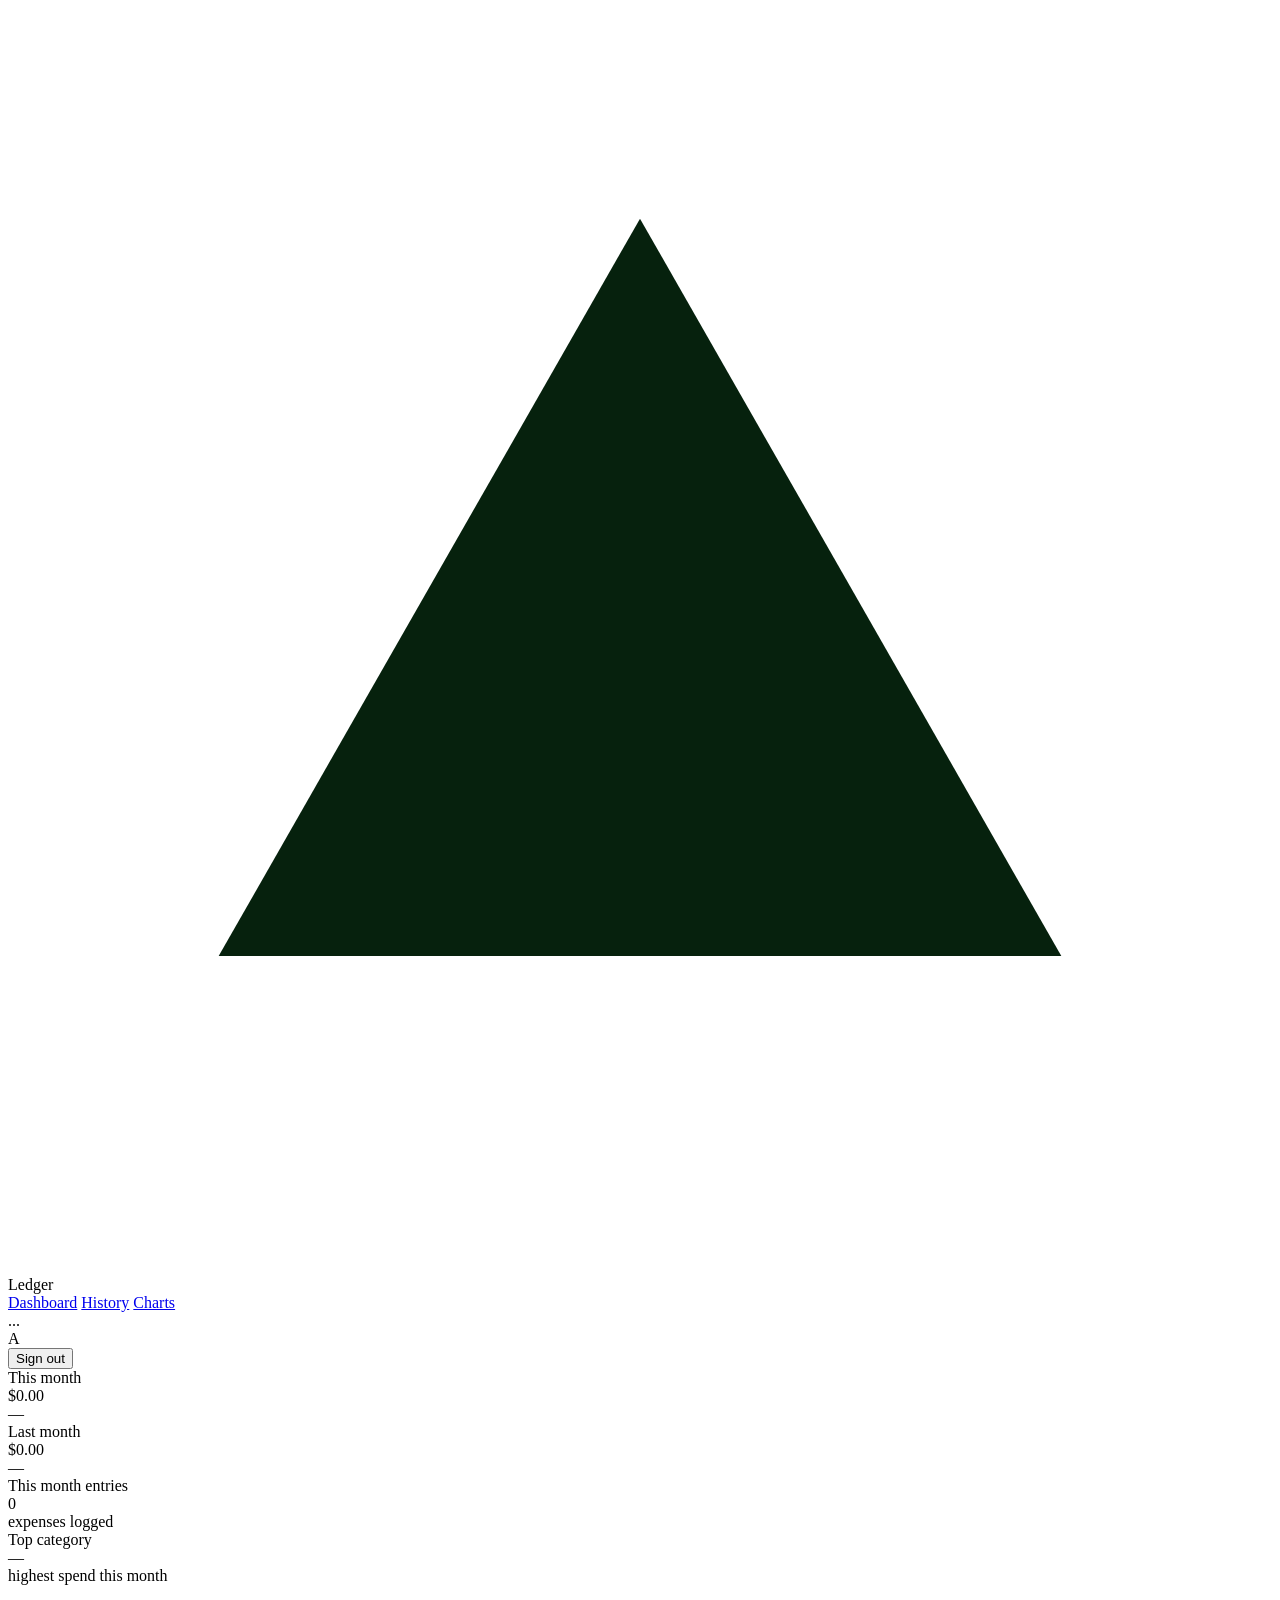
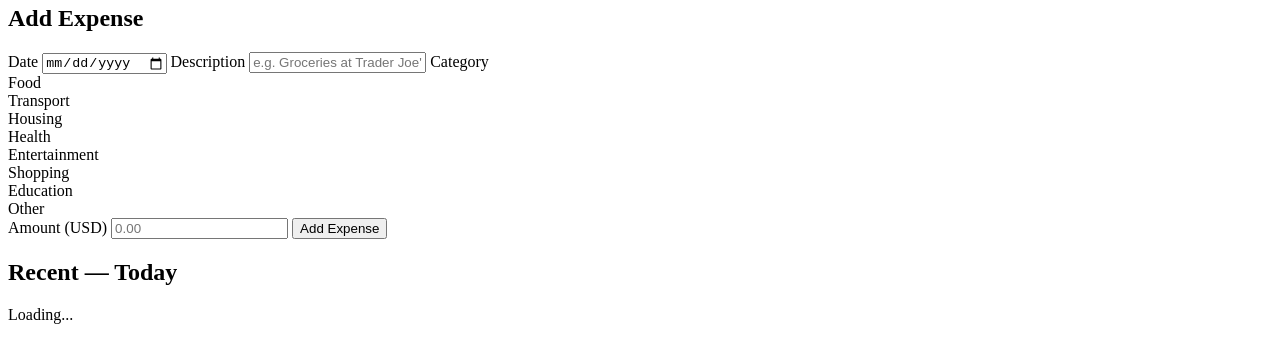
==== Front_end/index.html @ 5f891122 "made the .env file" ====
<!DOCTYPE html>
<html lang="en">
<head>
<meta charset="UTF-8">
<meta name="viewport" content="width=device-width, initial-scale=1.0">
<title>Ledger — Dashboard</title>
<link rel="stylesheet" href="css/style.css">
</head>
<body>

<nav class="navbar">
  <div class="nav-left">
    <div class="brand">
      <div class="brand-mark"><svg viewBox="0 0 24 24" fill="none"><path d="M12 4 L20 18 H4 Z" fill="#06210d"/></svg></div>
      Ledger
    </div>
    <div class="nav-links">
      <a href="index.html" class="nav-link active">Dashboard</a>
      <a href="history.html" class="nav-link">History</a>
      <a href="charts.html" class="nav-link">Charts</a>
    </div>
  </div>
  <div class="nav-right">
    <span class="user-name">...</span>
    <div class="user-avatar">A</div>
    <button class="btn-signout" id="signOutBtn">Sign out</button>
  </div>
</nav>

<div class="page">

  <div class="stat-grid">
    <div class="card">
      <div class="stat-label">This month</div>
      <div class="stat-value" id="statThisMonth">$0.00</div>
      <div class="stat-sub" id="statVsLastMonth">—</div>
    </div>
    <div class="card">
      <div class="stat-label">Last month</div>
      <div class="stat-value" id="statLastMonth">$0.00</div>
      <div class="stat-sub" id="statLastMonthLabel">—</div>
    </div>
    <div class="card">
      <div class="stat-label">This month entries</div>
      <div class="stat-value" id="statEntryCount">0</div>
      <div class="stat-sub">expenses logged</div>
    </div>
    <div class="card">
      <div class="stat-label">Top category</div>
      <div class="stat-value" id="statTopCategory">—</div>
      <div class="stat-sub">highest spend this month</div>
    </div>
  </div>

  <div class="dash-grid">
    <div class="card">
      <h2 class="form-title">Add Expense</h2>
      <form id="expenseForm">
        <label class="field-label" for="expDate">Date</label>
        <input class="field" type="date" id="expDate" required>

        <label class="field-label" for="expDesc">Description</label>
        <input class="field" type="text" id="expDesc" placeholder="e.g. Groceries at Trader Joe's" required>

        <label class="field-label">Category</label>
        <div class="category-grid" id="categoryGrid">
          <div class="category-pill selected" data-category="Food">Food</div>
          <div class="category-pill" data-category="Transport">Transport</div>
          <div class="category-pill" data-category="Housing">Housing</div>
          <div class="category-pill" data-category="Health">Health</div>
          <div class="category-pill" data-category="Entertainment">Entertainment</div>
          <div class="category-pill" data-category="Shopping">Shopping</div>
          <div class="category-pill" data-category="Education">Education</div>
          <div class="category-pill" data-category="Other">Other</div>
        </div>

        <label class="field-label" for="expAmount">Amount (USD)</label>
        <input class="field" type="number" id="expAmount" step="0.01" min="0" placeholder="0.00" required>

        <button type="submit" class="btn-primary" id="addExpenseBtn">Add Expense</button>
        <p class="error-text" id="formError" style="display:none"></p>
      </form>
    </div>

    <div class="card">
      <h2 class="list-title">Recent — Today</h2>
      <div id="recentList">
        <p class="loading-text">Loading...</p>
      </div>
    </div>
  </div>

</div>

<script src="js/auth.js"></script>
<script src="js/api.js"></script>
<script src="js/dashboard.js"></script>
</body>
</html>
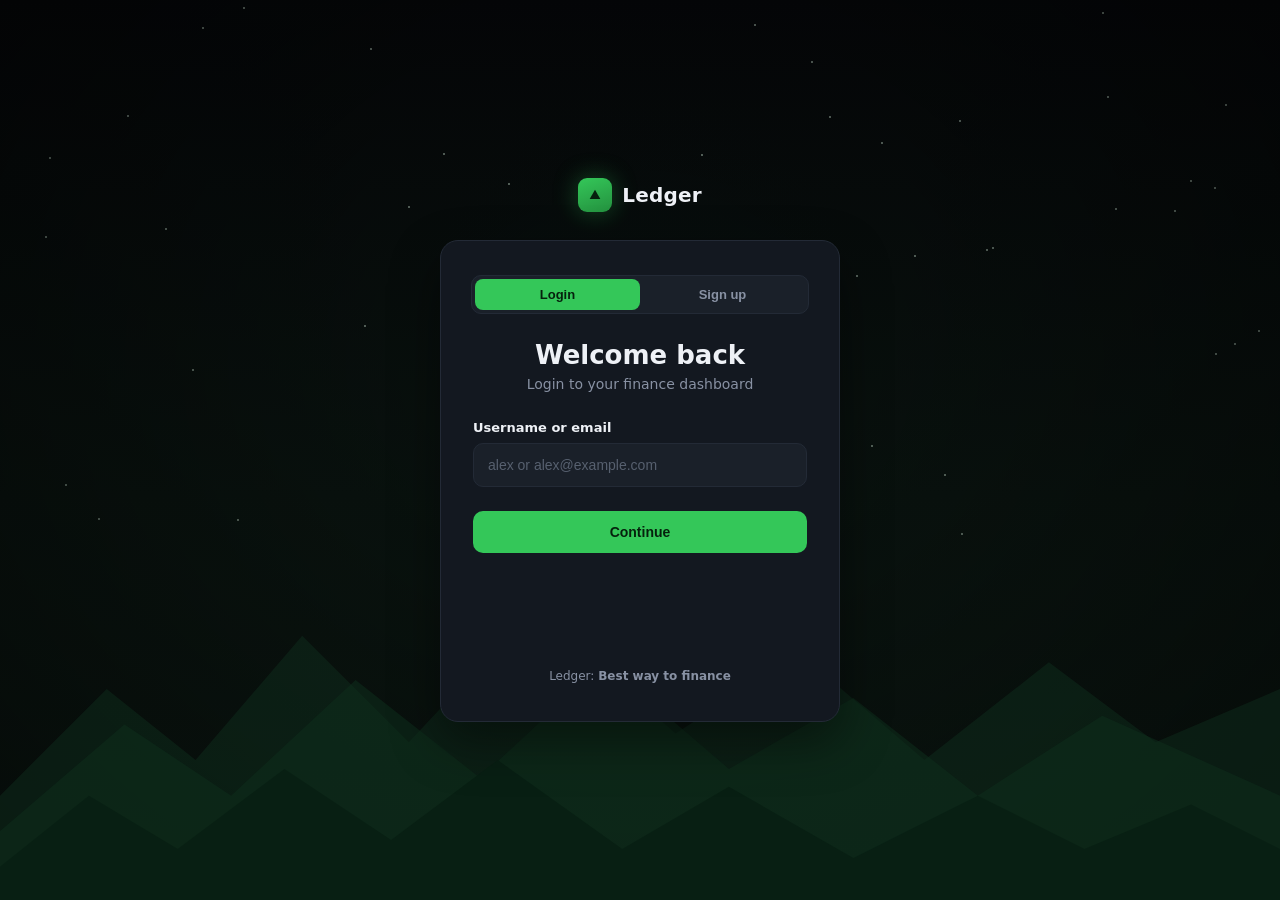
==== commit f77efed3: "almost completed frontend before backend" ====
--- a/Front_end/index.html
+++ b/Front_end/index.html
@@ -56,8 +56,8 @@
     <div class="card">
       <h2 class="form-title">Add Expense</h2>
       <form id="expenseForm">
-        <label class="field-label" for="expDate">Date</label>
-        <input class="field" type="date" id="expDate" required>
+        <label class="field-label">Date</label>
+        <div id="expDateHost"></div>
 
         <label class="field-label" for="expDesc">Description</label>
         <input class="field" type="text" id="expDesc" placeholder="e.g. Groceries at Trader Joe's" required>
@@ -94,6 +94,7 @@
 
 <script src="js/auth.js"></script>
 <script src="js/api.js"></script>
+<script src="js/datepicker.js?v=2"></script>
 <script src="js/dashboard.js"></script>
 </body>
 </html>
--- a/Front_end/css/style.css
+++ b/Front_end/css/style.css
@@ -0,0 +1,484 @@
+:root{
+  --bg: #0a0e14;
+  --card: #131820;
+  --card-border: #232a36;
+  --text: #eef1f6;
+  --muted: #8891a3;
+  --green: #34c759;
+  --green-dark: #24913f;
+  --danger: #ff5c5c;
+  --input-bg: #1a2029;
+  --input-bg-2: #171d27;
+}
+
+*{ box-sizing: border-box; }
+
+html, body{
+  margin: 0;
+  min-height: 100vh;
+  background: var(--bg);
+  color: var(--text);
+  font-family: 'Segoe UI', system-ui, -apple-system, sans-serif;
+}
+
+a{ color: inherit; text-decoration: none; }
+
+/* ---------------- NAVBAR ---------------- */
+.navbar{
+  display: flex;
+  align-items: center;
+  justify-content: space-between;
+  padding: 14px 28px;
+  border-bottom: 1px solid var(--card-border);
+  background: #0c1119;
+}
+.nav-left{ display: flex; align-items: center; gap: 30px; }
+.brand{ display: flex; align-items: center; gap: 8px; font-weight: 700; font-size: 16px; }
+.brand-mark{
+  width: 26px; height: 26px; border-radius: 7px;
+  background: linear-gradient(160deg, var(--green), var(--green-dark));
+  display: flex; align-items: center; justify-content: center;
+}
+.brand-mark svg{ width: 12px; height: 12px; }
+
+.nav-links{ display: flex; gap: 4px; }
+.nav-link{
+  padding: 7px 14px;
+  border-radius: 8px;
+  font-size: 14px;
+  color: var(--muted);
+  border: 1px solid transparent;
+  transition: color .15s ease, border-color .15s ease;
+}
+.nav-link:hover{ color: var(--text); }
+.nav-link.active{
+  color: var(--text);
+  border-color: var(--card-border);
+}
+
+.nav-right{ display: flex; align-items: center; gap: 12px; }
+.user-name{ font-size: 14px; color: var(--muted); }
+.user-avatar{
+  width: 28px; height: 28px; border-radius: 50%;
+  background: rgba(52,199,89,0.18);
+  color: var(--green);
+  display: flex; align-items: center; justify-content: center;
+  font-size: 13px; font-weight: 700;
+}
+.btn-signout{
+  padding: 7px 14px;
+  border-radius: 8px;
+  border: 1px solid var(--card-border);
+  background: var(--input-bg);
+  color: var(--text);
+  font-size: 13px;
+  cursor: pointer;
+}
+.btn-signout:hover{ border-color: #3a4354; }
+
+/* ---------------- LAYOUT ---------------- */
+.page{ max-width: 1300px; margin: 0 auto; padding: 24px 28px 60px; }
+
+.card{
+  background: var(--card);
+  border: 1px solid var(--card-border);
+  border-radius: 14px;
+  padding: 20px;
+}
+
+/* ---------------- DASHBOARD STAT CARDS ---------------- */
+.stat-grid{
+  display: grid;
+  grid-template-columns: repeat(4, 1fr);
+  gap: 16px;
+  margin-bottom: 20px;
+}
+.stat-label{ font-size: 11px; letter-spacing: 0.6px; color: var(--muted); text-transform: uppercase; margin-bottom: 10px; }
+.stat-value{ font-size: 26px; font-weight: 700; font-family: 'Courier New', monospace; }
+.stat-sub{ font-size: 12px; color: var(--muted); margin-top: 6px; }
+.stat-sub.up{ color: var(--green); }
+
+/* ---------------- DASHBOARD BODY GRID ---------------- */
+.dash-grid{
+  display: grid;
+  grid-template-columns: 340px 1fr;
+  gap: 16px;
+  align-items: start;
+}
+
+.form-title{ font-size: 16px; font-weight: 700; margin: 0 0 18px; }
+.field-label{
+  display: block; font-size: 11px; letter-spacing: 0.5px; color: var(--muted);
+  text-transform: uppercase; margin-bottom: 8px; margin-top: 16px;
+}
+.field-label:first-of-type{ margin-top: 0; }
+
+input.field, select.field{
+  width: 100%;
+  background: var(--input-bg);
+  border: 1px solid var(--card-border);
+  color: var(--text);
+  font-size: 14px;
+  padding: 11px 12px;
+  border-radius: 9px;
+  outline: none;
+  font-family: inherit;
+}
+
+input.field::-webkit-outer-spin-button,
+input.field::-webkit-inner-spin-button{
+  -webkit-appearance: none;
+  margin: 0;
+}
+input.field[type="number"]{
+  -moz-appearance: textfield;
+  appearance:textfield;
+}
+input.field:focus, select.field:focus{
+  border-color: var(--green);
+  box-shadow: 0 0 0 3px rgba(52,199,89,0.15);
+}
+input[type="date"].field, input[type="datetime-local"].field{
+  color-scheme: dark;
+  cursor: pointer;
+}
+
+.category-grid{
+  display: grid;
+  grid-template-columns: repeat(4, 1fr);
+  gap: 8px;
+}
+.category-pill{
+  padding: 9px 4px;
+  text-align: center;
+  font-size: 12.5px;
+  border-radius: 8px;
+  border: 1px solid var(--card-border);
+  background: var(--input-bg);
+  color: var(--muted);
+  cursor: pointer;
+  transition: all .15s ease;
+}
+.category-pill:hover{ border-color: #3a4354; color: var(--text); }
+.category-pill.selected{
+  border-color: var(--green);
+  color: var(--green);
+  background: rgba(52,199,89,0.08);
+}
+
+.btn-primary{
+  width: 100%;
+  margin-top: 20px;
+  padding: 12px 0;
+  border-radius: 9px;
+  border: none;
+  background: var(--green);
+  color: #06210d;
+  font-weight: 700;
+  font-size: 14px;
+  cursor: pointer;
+}
+.btn-primary:hover{ filter: brightness(1.08); }
+.btn-primary:disabled{ opacity: 0.6; cursor: not-allowed; }
+
+/* ---------------- RECENT / HISTORY LIST ---------------- */
+.list-title{ font-size: 16px; font-weight: 700; padding: 4px 4px 16px; }
+.expense-row{
+  display: flex;
+  align-items: center;
+  gap: 14px;
+  padding: 14px 4px;
+  border-top: 1px solid var(--card-border);
+}
+.expense-row:first-of-type{ border-top: none; }
+.expense-icon{
+  width: 34px; height: 34px; border-radius: 9px;
+  display: flex; align-items: center; justify-content: center;
+  font-weight: 700; font-size: 13px;
+  flex-shrink: 0;
+}
+.expense-main{ flex: 1; min-width: 0; }
+.expense-desc{ font-size: 14px; font-weight: 600; }
+.expense-meta{ font-size: 12.5px; color: var(--muted); margin-top: 2px; }
+.expense-amount{ font-family: 'Courier New', monospace; font-weight: 700; font-size: 15px; }
+
+.empty-state{ text-align: center; color: var(--muted); font-size: 13px; padding: 30px 10px; }
+
+/* ---------------- BADGES ---------------- */
+.badge{
+  display: inline-block;
+  padding: 2px 9px;
+  border-radius: 20px;
+  font-size: 11.5px;
+  font-weight: 600;
+  border: 1px solid currentColor;
+}
+.badge-food{ color: #52d16a; }
+.badge-housing{ color: #d9a441; }
+.badge-transport{ color: #4aa8ea; }
+.badge-health{ color: #ef5f6c; }
+.badge-entertainment{ color: #b587f0; }
+.badge-shopping{ color: #e08a3d; }
+.badge-education{ color: #4bcf8a; }
+.badge-other{ color: #9aa3b2; }
+
+/* ---------------- HISTORY TOOLBAR ---------------- */
+.history-toolbar{
+  display: flex;
+  align-items: center;
+  gap: 10px;
+  margin-bottom: 18px;
+  flex-wrap: wrap;
+}
+.history-toolbar h2{ font-size: 18px; margin: 0; margin-right: auto; }
+.search-input{
+  width: 220px;
+  background: var(--input-bg);
+  border: 1px solid var(--card-border);
+  color: var(--text);
+  font-size: 13px;
+  padding: 9px 12px;
+  border-radius: 9px;
+  outline: none;
+}
+.search-input:focus{ border-color: var(--green); }
+select.dropdown{
+  background: var(--input-bg);
+  border: 1px solid var(--card-border);
+  color: var(--text);
+  font-size: 13px;
+  padding: 9px 10px;
+  border-radius: 9px;
+  outline: none;
+  cursor: pointer;
+}
+
+.custom-range{
+  display: flex;
+  align-items: center;
+  gap: 6px;
+  background: var(--input-bg);
+  border: 1px solid var(--card-border);
+  border-radius: 9px;
+  padding: 4px 8px;
+}
+.custom-range .dp-wrap{ width: 118px; }
+.custom-range .dp-trigger{
+  background: transparent;
+  border: none;
+  padding: 6px 4px;
+  font-size: 12.5px;
+}
+
+table.history-table{ width: 100%; border-collapse: collapse; }
+table.history-table th{
+  text-align: left;
+  font-size: 11px;
+  letter-spacing: 0.5px;
+  text-transform: uppercase;
+  color: var(--muted);
+  padding: 10px 8px;
+  border-bottom: 1px solid var(--card-border);
+}
+table.history-table td{
+  padding: 14px 8px;
+  border-bottom: 1px solid var(--card-border);
+  font-size: 13.5px;
+}
+table.history-table td.amount{ text-align: right; font-family: 'Courier New', monospace; font-weight: 700; }
+table.history-table td.date-col{ color: var(--muted); font-family: 'Courier New', monospace; white-space: nowrap; }
+.delete-link{
+  color: var(--danger);
+  background: none;
+  border: none;
+  font-size: 12.5px;
+  cursor: pointer;
+  float: right;
+}
+.delete-link:hover{ text-decoration: underline; }
+
+/* ---------------- CHARTS PAGE ---------------- */
+.range-filters{
+  display: flex;
+  gap: 8px;
+  margin-bottom: 20px;
+}
+.range-btn{
+  padding: 8px 16px;
+  border-radius: 8px;
+  border: 1px solid var(--card-border);
+  background: var(--input-bg);
+  color: var(--muted);
+  font-size: 13px;
+  cursor: pointer;
+  transition: all .15s ease;
+}
+.range-btn:hover{ color: var(--text); }
+.range-btn.active{
+  background: var(--green);
+  border-color: var(--green);
+  color: #06210d;
+  font-weight: 700;
+}
+
+.chart-grid{
+  display: grid;
+  grid-template-columns: 1.3fr 1fr;
+  gap: 16px;
+  margin-bottom: 16px;
+}
+.chart-title{ font-size: 15px; font-weight: 700; margin: 0 0 16px; }
+.chart-box{ position: relative; height: 260px; }
+.chart-box.tall{ height: 300px; }
+
+.legend-list{ margin-top: 14px; }
+.legend-row{
+  display: flex; align-items: center; gap: 8px;
+  padding: 7px 0; font-size: 13px;
+  border-top: 1px solid var(--card-border);
+}
+.legend-row:first-child{ border-top: none; }
+.legend-dot{ width: 9px; height: 9px; border-radius: 50%; flex-shrink: 0; }
+.legend-name{ flex: 1; color: var(--muted); }
+.legend-amount{ font-family: 'Courier New', monospace; font-weight: 700; }
+
+.loading-text, .error-text{
+  text-align: center;
+  color: var(--muted);
+  font-size: 13px;
+  padding: 20px;
+}
+.error-text{ color: var(--danger); }
+
+/* ---------------- CUSTOM DATE PICKER ---------------- */
+.dp-wrap{ position: relative; }
+.dp-trigger{
+  width: 100%;
+  display: flex;
+  align-items: center;
+  justify-content: space-between;
+  gap: 8px;
+  background: var(--input-bg);
+  border: 1px solid var(--card-border);
+  color: var(--text);
+  font-size: 13.5px;
+  padding: 11px 12px;
+  border-radius: 9px;
+  cursor: pointer;
+  font-family: inherit;
+}
+.dp-trigger:hover{ border-color: #3a4354; }
+.dp-cal-icon{ width: 15px; height: 15px; color: var(--muted); flex-shrink: 0; }
+
+.dp-panel{
+  position: absolute;
+  top: calc(100% + 6px);
+  left: 0;
+  z-index: 50;
+  width: 260px;
+  background: #171d27;
+  border: 1px solid var(--card-border);
+  border-radius: 12px;
+  padding: 12px;
+  box-shadow: 0 16px 40px rgba(0,0,0,0.5);
+}
+.dp-header{
+  display: flex;
+  align-items: center;
+  justify-content: space-between;
+  margin-bottom: 10px;
+}
+.dp-nav{
+  background: var(--input-bg);
+  border: 1px solid var(--card-border);
+  color: var(--muted);
+  width: 26px; height: 26px;
+  border-radius: 7px;
+  font-size: 9px;
+  cursor: pointer;
+  display: flex; align-items: center; justify-content: center;
+}
+.dp-nav:hover{ color: var(--text); border-color: #3a4354; }
+.dp-label{
+  background: none;
+  border: none;
+  color: var(--text);
+  font-size: 13.5px;
+  font-weight: 700;
+  cursor: pointer;
+  padding: 4px 8px;
+  border-radius: 7px;
+}
+.dp-label:hover{ background: var(--input-bg); }
+
+.dp-weekdays{
+  display: grid;
+  grid-template-columns: repeat(7, 1fr);
+  margin-bottom: 4px;
+}
+.dp-weekdays span{
+  text-align: center;
+  font-size: 10.5px;
+  color: var(--muted);
+  padding: 4px 0;
+}
+.dp-days-grid{
+  display: grid;
+  grid-template-columns: repeat(7, 1fr);
+  gap: 2px;
+}
+.dp-months-grid{
+  display: grid;
+  grid-template-columns: repeat(3, 1fr);
+  gap: 6px;
+}
+.dp-years-grid{
+  display: grid;
+  grid-template-columns: repeat(5, 1fr);
+  gap: 4px;
+}
+.dp-cell{
+  background: none;
+  border: none;
+  color: var(--text);
+  font-size: 12.5px;
+  padding: 7px 0;
+  border-radius: 7px;
+  cursor: pointer;
+  text-align: center;
+}
+.dp-cell:hover{ background: var(--input-bg); }
+.dp-cell.dp-blank{ cursor: default; }
+.dp-cell.dp-blank:hover{ background: none; }
+.dp-cell.selected{
+  background: var(--green);
+  color: #06210d;
+  font-weight: 700;
+}
+.dp-cell.is-today{ border: 1px solid var(--green); color: var(--green); }
+.dp-months-grid .dp-cell, .dp-years-grid .dp-cell{ padding: 9px 0; }
+
+.dp-footer{
+  display: flex;
+  justify-content: space-between;
+  margin-top: 10px;
+  padding-top: 10px;
+  border-top: 1px solid var(--card-border);
+}
+.dp-footer button{
+  background: none;
+  border: none;
+  font-size: 12px;
+  cursor: pointer;
+  padding: 4px 6px;
+}
+.dp-clear{ color: var(--muted); }
+.dp-clear:hover{ color: var(--danger); }
+.dp-today{ color: var(--green); font-weight: 600; }
+
+@media (max-width: 900px){
+  .stat-grid{ grid-template-columns: repeat(2, 1fr); }
+  .dash-grid{ grid-template-columns: 1fr; }
+  .chart-grid{ grid-template-columns: 1fr; }
+  .nav-links{ display: none; }
+}
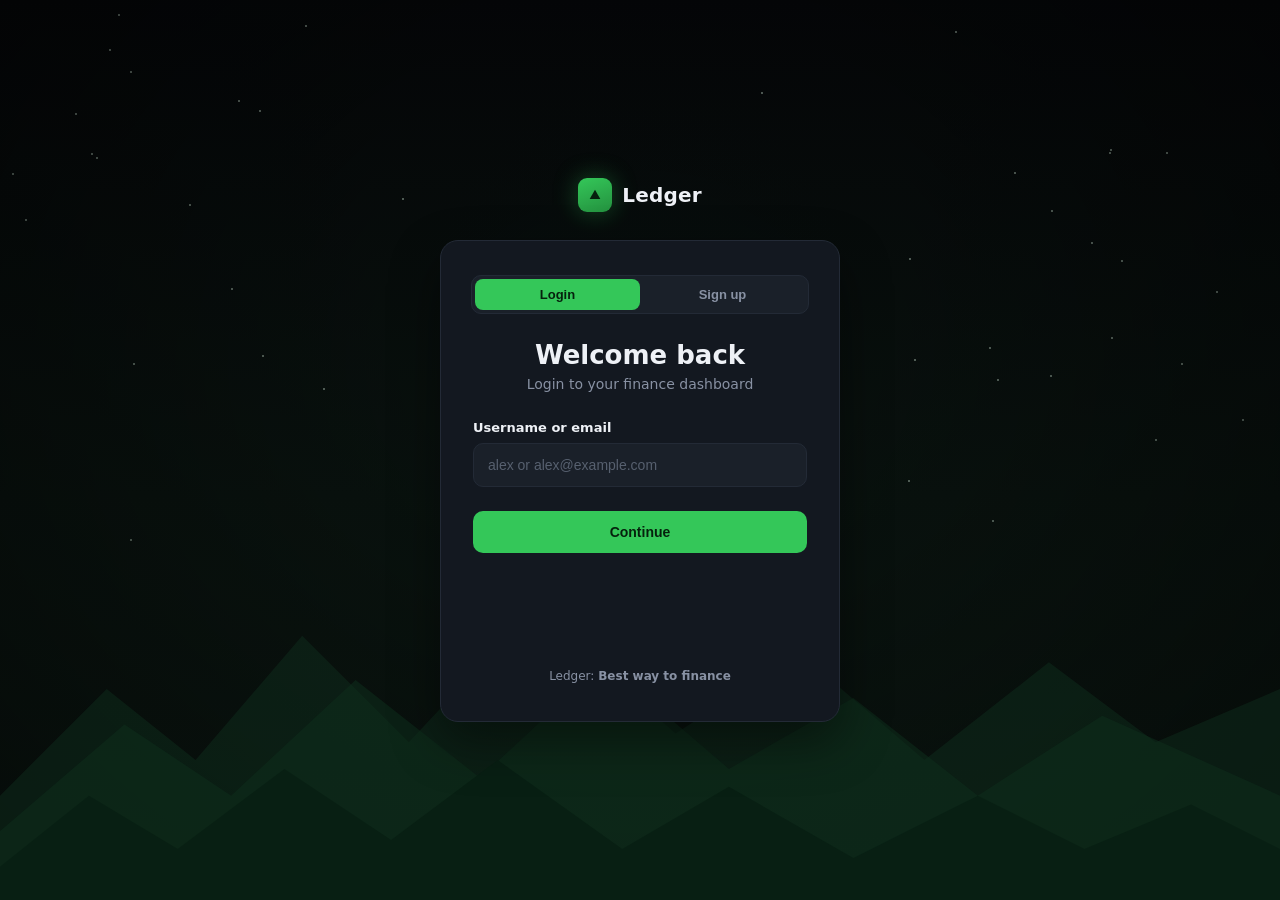
==== commit 9014fd7a: "completed history" ====
--- a/Front_end/index.html
+++ b/Front_end/index.html
@@ -36,7 +36,7 @@
       <div class="stat-sub" id="statVsLastMonth">—</div>
     </div>
     <div class="card">
-      <div class="stat-label">Last month</div>
+      <div class="stat-label">ALL TIME</div>
       <div class="stat-value" id="statLastMonth">$0.00</div>
       <div class="stat-sub" id="statLastMonthLabel">—</div>
     </div>
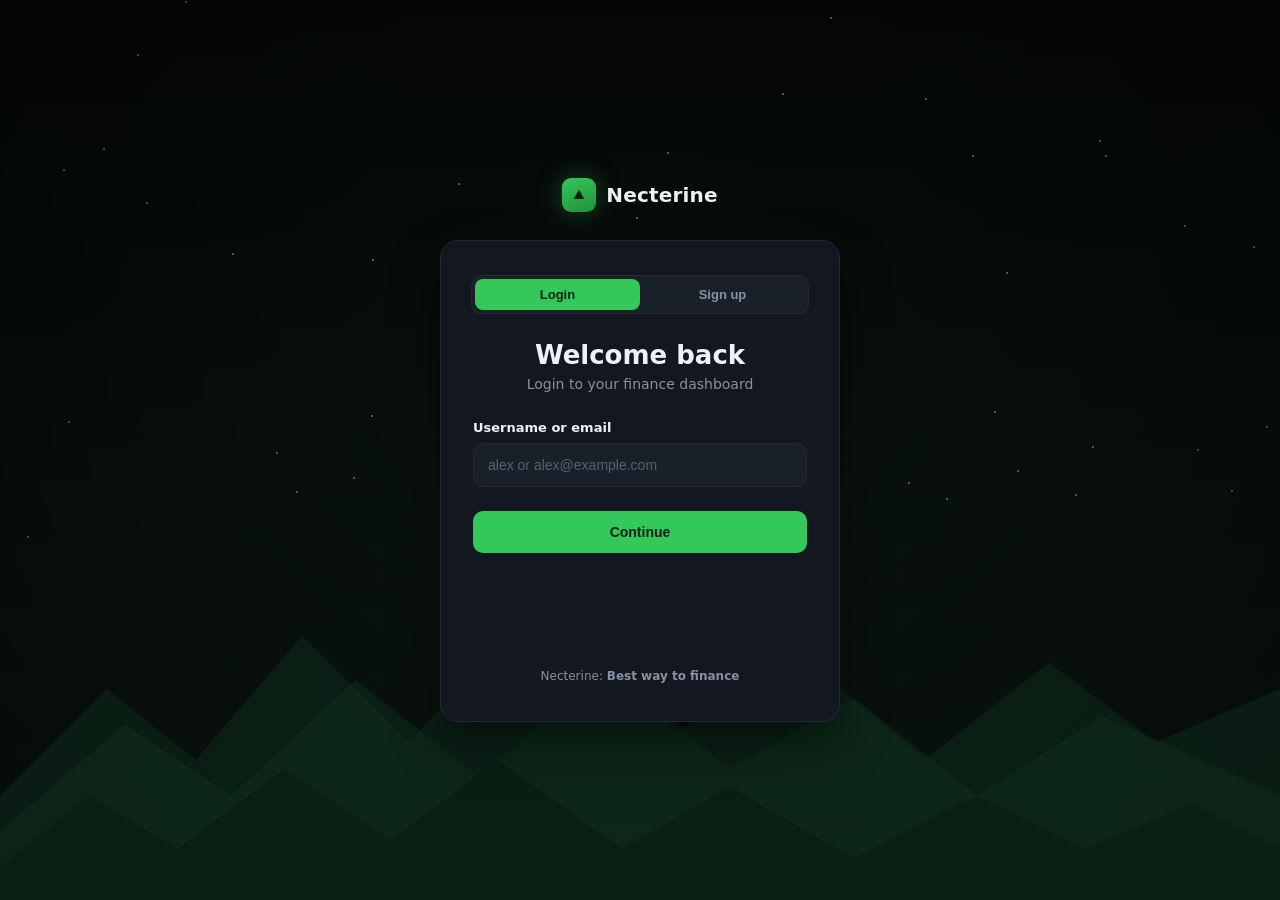
==== commit 07733b5e: "complete project" ====
--- a/Front_end/index.html
+++ b/Front_end/index.html
@@ -3,7 +3,7 @@
 <head>
 <meta charset="UTF-8">
 <meta name="viewport" content="width=device-width, initial-scale=1.0">
-<title>Ledger — Dashboard</title>
+<title>Necterine — Dashboard</title>
 <link rel="stylesheet" href="css/style.css">
 </head>
 <body>
@@ -12,7 +12,7 @@
   <div class="nav-left">
     <div class="brand">
       <div class="brand-mark"><svg viewBox="0 0 24 24" fill="none"><path d="M12 4 L20 18 H4 Z" fill="#06210d"/></svg></div>
-      Ledger
+      Necterine
     </div>
     <div class="nav-links">
       <a href="index.html" class="nav-link active">Dashboard</a>
@@ -21,9 +21,22 @@
     </div>
   </div>
   <div class="nav-right">
-    <span class="user-name">...</span>
-    <div class="user-avatar">A</div>
-    <button class="btn-signout" id="signOutBtn">Sign out</button>
+    <div class="profile-menu" id="profileMenu">
+      <button class="profile-trigger" id="profileTrigger">
+        <span class="user-name">...</span>
+        <div class="user-avatar">A</div>
+      </button>
+      <div class="profile-dropdown" id="profileDropdown">
+        <div class="dropdown-user user-name">...</div>
+        <div class="dropdown-label">Theme</div>
+        <div class="theme-options">
+          <button class="theme-dot" data-theme="green" style="background:#34c759" title="Green"></button>
+          <button class="theme-dot" data-theme="red" style="background:#ff5c5c" title="Red"></button>
+          <button class="theme-dot" data-theme="blue" style="background:#4aa8ea" title="Blue"></button>
+        </div>
+        <button class="dropdown-signout" id="signOutBtn">Sign out</button>
+      </div>
+    </div>
   </div>
 </nav>
 
--- a/Front_end/css/style.css
+++ b/Front_end/css/style.css
@@ -4,11 +4,23 @@
   --card-border: #232a36;
   --text: #eef1f6;
   --muted: #8891a3;
-  --green: #34c759;
-  --green-dark: #24913f;
+  --accent: #34c759;
+  --accent-dark: #24913f;
+  --accent-rgb: 52,199,89;
   --danger: #ff5c5c;
   --input-bg: #1a2029;
   --input-bg-2: #171d27;
+}
+
+[data-theme="red"]{
+  --accent: #ff5c5c;
+  --accent-dark: #c23e3e;
+  --accent-rgb: 255,92,92;
+}
+[data-theme="blue"]{
+  --accent: #4aa8ea;
+  --accent-dark: #2f7fc1;
+  --accent-rgb: 74,168,234;
 }
 
 *{ box-sizing: border-box; }
@@ -36,7 +48,7 @@
 .brand{ display: flex; align-items: center; gap: 8px; font-weight: 700; font-size: 16px; }
 .brand-mark{
   width: 26px; height: 26px; border-radius: 7px;
-  background: linear-gradient(160deg, var(--green), var(--green-dark));
+  background: linear-gradient(160deg, var(--accent), var(--accent-dark));
   display: flex; align-items: center; justify-content: center;
 }
 .brand-mark svg{ width: 12px; height: 12px; }
@@ -60,21 +72,67 @@
 .user-name{ font-size: 14px; color: var(--muted); }
 .user-avatar{
   width: 28px; height: 28px; border-radius: 50%;
-  background: rgba(52,199,89,0.18);
-  color: var(--green);
+  background: rgba(var(--accent-rgb),0.18);
+  color: var(--accent);
   display: flex; align-items: center; justify-content: center;
   font-size: 13px; font-weight: 700;
 }
-.btn-signout{
-  padding: 7px 14px;
-  border-radius: 8px;
-  border: 1px solid var(--card-border);
-  background: var(--input-bg);
-  color: var(--text);
+
+/* ---------------- PROFILE DROPDOWN ---------------- */
+.profile-menu{ position: relative; }
+.profile-trigger{
+  display: flex; align-items: center; gap: 10px;
+  background: none; border: none; cursor: pointer;
+  padding: 4px 6px 4px 10px; border-radius: 20px; color: var(--text);
+}
+.profile-trigger:hover{ background: var(--input-bg); }
+.profile-trigger .user-name{ font-size: 13.5px; }
+
+.profile-dropdown{
+  display: none;
+  position: absolute;
+  top: calc(100% + 8px);
+  right: 0;
+  min-width: 200px;
+  background: #171d27;
+  border: 1px solid var(--card-border);
+  border-radius: 12px;
+  padding: 10px;
+  box-shadow: 0 16px 40px rgba(0,0,0,0.5);
+  z-index: 60;
+}
+.profile-menu:hover .profile-dropdown,
+.profile-menu.pinned .profile-dropdown{ display: block; }
+
+.dropdown-user{
   font-size: 13px;
-  cursor: pointer;
-}
-.btn-signout:hover{ border-color: #3a4354; }
+  font-weight: 700;
+  padding: 8px 10px 10px;
+  border-bottom: 1px solid var(--card-border);
+  margin-bottom: 8px;
+  color: var(--text);
+}
+.dropdown-label{
+  font-size: 10.5px;
+  letter-spacing: 0.5px;
+  text-transform: uppercase;
+  color: var(--muted);
+  padding: 0 10px 8px;
+}
+.theme-options{ display: flex; gap: 10px; padding: 0 10px 12px; }
+.theme-dot{
+  width: 22px; height: 22px; border-radius: 50%;
+  border: 2px solid transparent; cursor: pointer; padding: 0;
+}
+.theme-dot.active{ border-color: var(--text); }
+
+.dropdown-signout{
+  width: 100%; text-align: left;
+  background: none; border: none; border-top: 1px solid var(--card-border);
+  color: var(--danger); font-size: 13px; padding: 10px; margin-top: 4px;
+  cursor: pointer; border-radius: 8px;
+}
+.dropdown-signout:hover{ background: var(--input-bg); }
 
 /* ---------------- LAYOUT ---------------- */
 .page{ max-width: 1300px; margin: 0 auto; padding: 24px 28px 60px; }
@@ -96,7 +154,7 @@
 .stat-label{ font-size: 11px; letter-spacing: 0.6px; color: var(--muted); text-transform: uppercase; margin-bottom: 10px; }
 .stat-value{ font-size: 26px; font-weight: 700; font-family: 'Courier New', monospace; }
 .stat-sub{ font-size: 12px; color: var(--muted); margin-top: 6px; }
-.stat-sub.up{ color: var(--green); }
+.stat-sub.up{ color: var(--accent); }
 
 /* ---------------- DASHBOARD BODY GRID ---------------- */
 .dash-grid{
@@ -135,8 +193,8 @@
   appearance:textfield;
 }
 input.field:focus, select.field:focus{
-  border-color: var(--green);
-  box-shadow: 0 0 0 3px rgba(52,199,89,0.15);
+  border-color: var(--accent);
+  box-shadow: 0 0 0 3px rgba(var(--accent-rgb),0.15);
 }
 input[type="date"].field, input[type="datetime-local"].field{
   color-scheme: dark;
@@ -161,9 +219,9 @@
 }
 .category-pill:hover{ border-color: #3a4354; color: var(--text); }
 .category-pill.selected{
-  border-color: var(--green);
-  color: var(--green);
-  background: rgba(52,199,89,0.08);
+  border-color: var(--accent);
+  color: var(--accent);
+  background: rgba(var(--accent-rgb),0.08);
 }
 
 .btn-primary{
@@ -172,7 +230,7 @@
   padding: 12px 0;
   border-radius: 9px;
   border: none;
-  background: var(--green);
+  background: var(--accent);
   color: #06210d;
   font-weight: 700;
   font-size: 14px;
@@ -241,7 +299,7 @@
   border-radius: 9px;
   outline: none;
 }
-.search-input:focus{ border-color: var(--green); }
+.search-input:focus{ border-color: var(--accent); }
 select.dropdown{
   background: var(--input-bg);
   border: 1px solid var(--card-border);
@@ -315,8 +373,8 @@
 }
 .range-btn:hover{ color: var(--text); }
 .range-btn.active{
-  background: var(--green);
-  border-color: var(--green);
+  background: var(--accent);
+  border-color: var(--accent);
   color: #06210d;
   font-weight: 700;
 }
@@ -451,11 +509,11 @@
 .dp-cell.dp-blank{ cursor: default; }
 .dp-cell.dp-blank:hover{ background: none; }
 .dp-cell.selected{
-  background: var(--green);
+  background: var(--accent);
   color: #06210d;
   font-weight: 700;
 }
-.dp-cell.is-today{ border: 1px solid var(--green); color: var(--green); }
+.dp-cell.is-today{ border: 1px solid var(--accent); color: var(--accent); }
 .dp-months-grid .dp-cell, .dp-years-grid .dp-cell{ padding: 9px 0; }
 
 .dp-footer{
@@ -474,7 +532,7 @@
 }
 .dp-clear{ color: var(--muted); }
 .dp-clear:hover{ color: var(--danger); }
-.dp-today{ color: var(--green); font-weight: 600; }
+.dp-today{ color: var(--accent); font-weight: 600; }
 
 @media (max-width: 900px){
   .stat-grid{ grid-template-columns: repeat(2, 1fr); }
